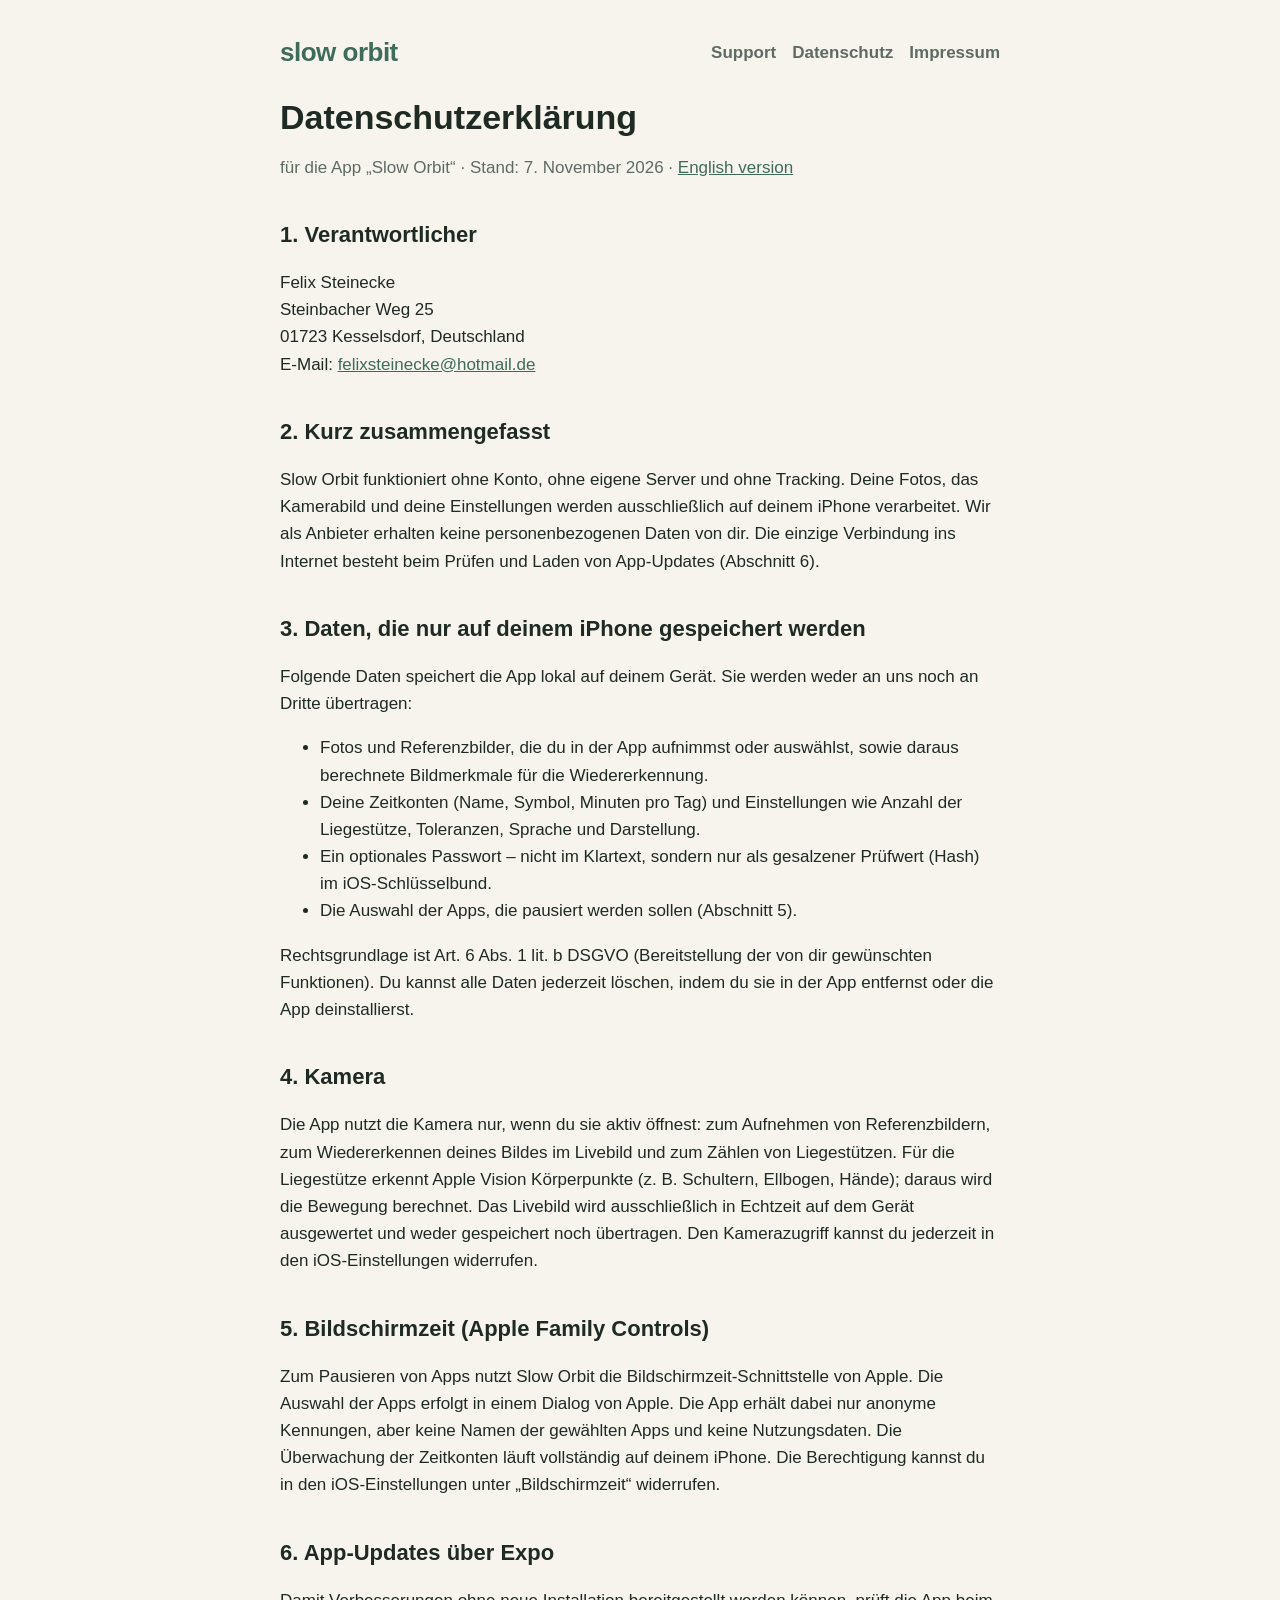
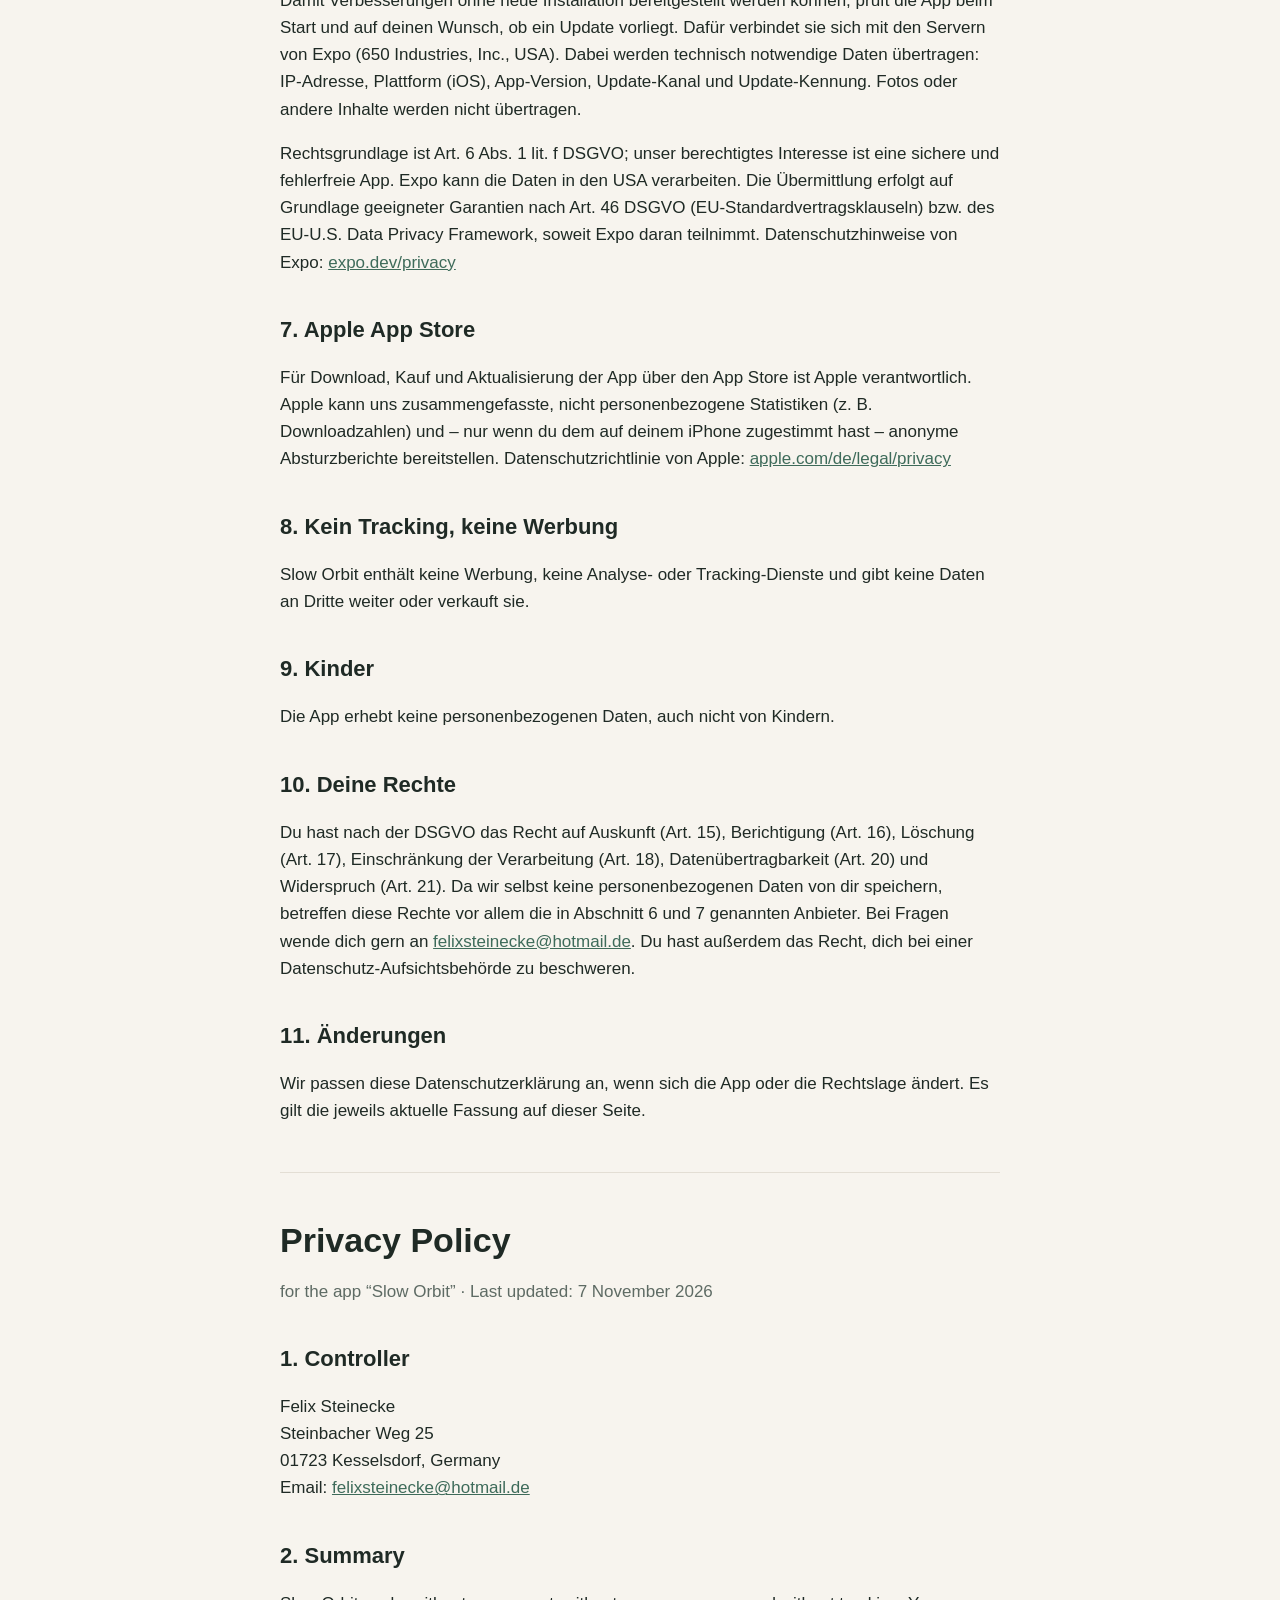
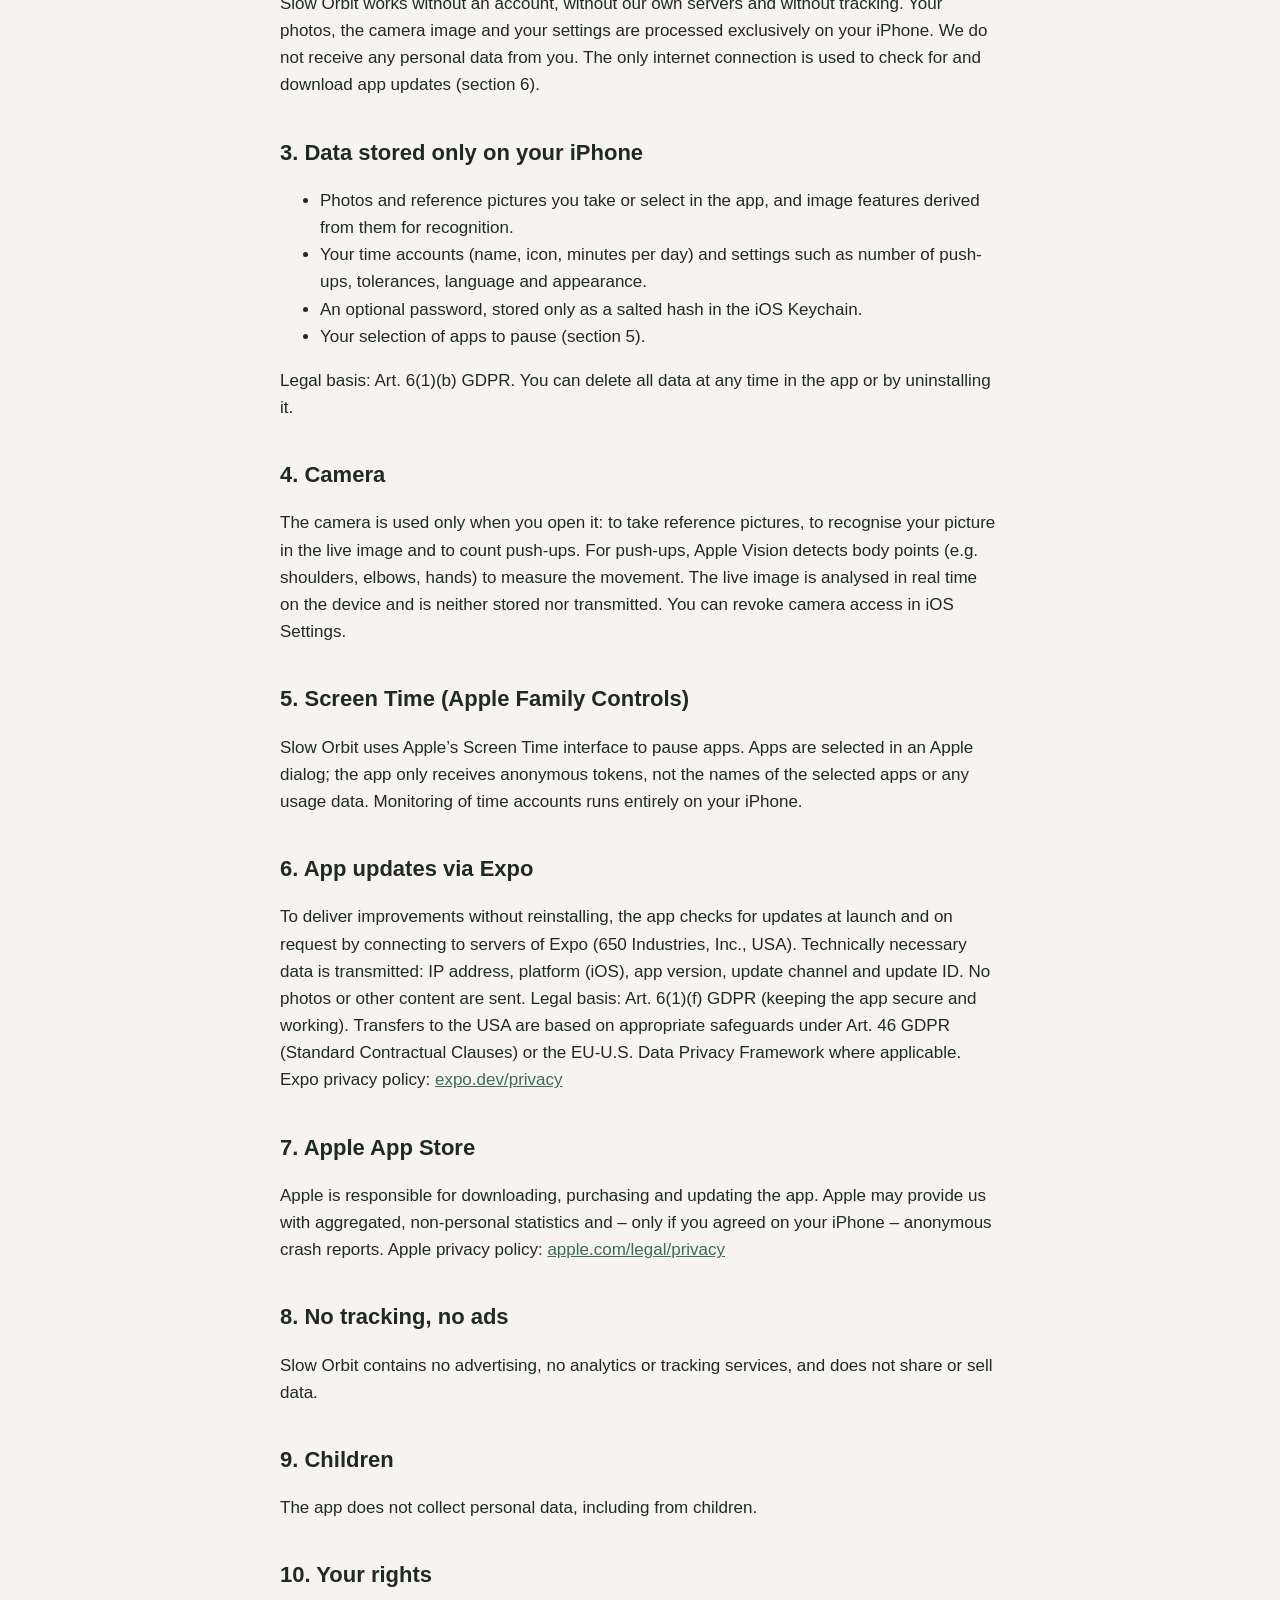
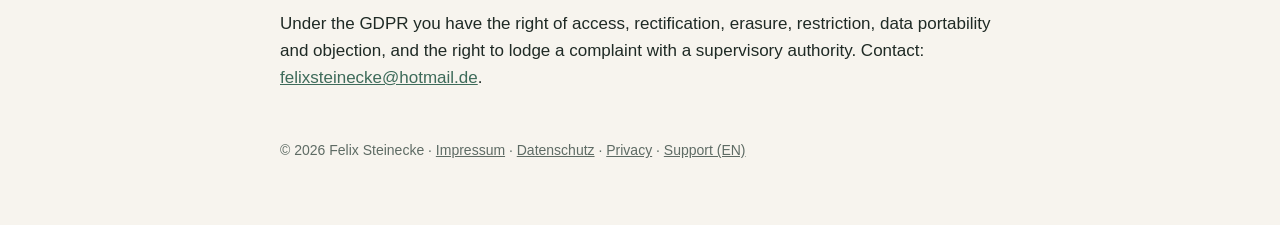
==== datenschutz.html @ e61124f1 "Add files via upload" ====
<!DOCTYPE html>
<html lang="de"><head><meta charset="utf-8"><meta name="viewport" content="width=device-width,initial-scale=1">
<title>Datenschutzerklärung – Slow Orbit</title><meta name="description" content="Slow Orbit – weniger Handy, mehr Leben."><link rel="stylesheet" href="style.css"><link rel="icon" href="icon.png"></head>
<body><main>
<header><a class="logo" href="index.html">slow orbit</a><nav><a href="support.html">Support</a><a href="datenschutz.html">Datenschutz</a><a href="impressum.html">Impressum</a></nav></header>
<h1>Datenschutzerklärung</h1><p class="mute">für die App „Slow Orbit“ · Stand: 7. November 2026 · <a href="#en">English version</a></p>
<h2>1. Verantwortlicher</h2><p>Felix Steinecke<br>Steinbacher Weg 25<br>01723 Kesselsdorf, Deutschland<br>E-Mail: <a href="mailto:felixsteinecke@hotmail.de">felixsteinecke@hotmail.de</a></p>
<h2>2. Kurz zusammengefasst</h2><p>Slow Orbit funktioniert ohne Konto, ohne eigene Server und ohne Tracking. Deine Fotos, das Kamerabild und deine Einstellungen werden ausschließlich auf deinem iPhone verarbeitet. Wir als Anbieter erhalten keine personenbezogenen Daten von dir. Die einzige Verbindung ins Internet besteht beim Prüfen und Laden von App-Updates (Abschnitt 6).</p>
<h2>3. Daten, die nur auf deinem iPhone gespeichert werden</h2><p>Folgende Daten speichert die App lokal auf deinem Gerät. Sie werden weder an uns noch an Dritte übertragen:</p>
<ul><li>Fotos und Referenzbilder, die du in der App aufnimmst oder auswählst, sowie daraus berechnete Bildmerkmale für die Wiedererkennung.</li>
<li>Deine Zeitkonten (Name, Symbol, Minuten pro Tag) und Einstellungen wie Anzahl der Liegestütze, Toleranzen, Sprache und Darstellung.</li>
<li>Ein optionales Passwort – nicht im Klartext, sondern nur als gesalzener Prüfwert (Hash) im iOS-Schlüsselbund.</li>
<li>Die Auswahl der Apps, die pausiert werden sollen (Abschnitt 5).</li></ul>
<p>Rechtsgrundlage ist Art. 6 Abs. 1 lit. b DSGVO (Bereitstellung der von dir gewünschten Funktionen). Du kannst alle Daten jederzeit löschen, indem du sie in der App entfernst oder die App deinstallierst.</p>
<h2>4. Kamera</h2><p>Die App nutzt die Kamera nur, wenn du sie aktiv öffnest: zum Aufnehmen von Referenzbildern, zum Wiedererkennen deines Bildes im Livebild und zum Zählen von Liegestützen. Für die Liegestütze erkennt Apple Vision Körperpunkte (z. B. Schultern, Ellbogen, Hände); daraus wird die Bewegung berechnet. Das Livebild wird ausschließlich in Echtzeit auf dem Gerät ausgewertet und weder gespeichert noch übertragen. Den Kamerazugriff kannst du jederzeit in den iOS-Einstellungen widerrufen.</p>
<h2>5. Bildschirmzeit (Apple Family Controls)</h2><p>Zum Pausieren von Apps nutzt Slow Orbit die Bildschirmzeit-Schnittstelle von Apple. Die Auswahl der Apps erfolgt in einem Dialog von Apple. Die App erhält dabei nur anonyme Kennungen, aber keine Namen der gewählten Apps und keine Nutzungsdaten. Die Überwachung der Zeitkonten läuft vollständig auf deinem iPhone. Die Berechtigung kannst du in den iOS-Einstellungen unter „Bildschirmzeit“ widerrufen.</p>
<h2>6. App-Updates über Expo</h2><p>Damit Verbesserungen ohne neue Installation bereitgestellt werden können, prüft die App beim Start und auf deinen Wunsch, ob ein Update vorliegt. Dafür verbindet sie sich mit den Servern von Expo (650 Industries, Inc., USA). Dabei werden technisch notwendige Daten übertragen: IP-Adresse, Plattform (iOS), App-Version, Update-Kanal und Update-Kennung. Fotos oder andere Inhalte werden nicht übertragen.</p>
<p>Rechtsgrundlage ist Art. 6 Abs. 1 lit. f DSGVO; unser berechtigtes Interesse ist eine sichere und fehlerfreie App. Expo kann die Daten in den USA verarbeiten. Die Übermittlung erfolgt auf Grundlage geeigneter Garantien nach Art. 46 DSGVO (EU-Standardvertragsklauseln) bzw. des EU-U.S. Data Privacy Framework, soweit Expo daran teilnimmt. Datenschutzhinweise von Expo: <a href="https://expo.dev/privacy">expo.dev/privacy</a></p>
<h2>7. Apple App Store</h2><p>Für Download, Kauf und Aktualisierung der App über den App Store ist Apple verantwortlich. Apple kann uns zusammengefasste, nicht personenbezogene Statistiken (z. B. Downloadzahlen) und – nur wenn du dem auf deinem iPhone zugestimmt hast – anonyme Absturzberichte bereitstellen. Datenschutzrichtlinie von Apple: <a href="https://www.apple.com/de/legal/privacy/">apple.com/de/legal/privacy</a></p>
<h2>8. Kein Tracking, keine Werbung</h2><p>Slow Orbit enthält keine Werbung, keine Analyse- oder Tracking-Dienste und gibt keine Daten an Dritte weiter oder verkauft sie.</p>
<h2>9. Kinder</h2><p>Die App erhebt keine personenbezogenen Daten, auch nicht von Kindern.</p>
<h2>10. Deine Rechte</h2><p>Du hast nach der DSGVO das Recht auf Auskunft (Art. 15), Berichtigung (Art. 16), Löschung (Art. 17), Einschränkung der Verarbeitung (Art. 18), Datenübertragbarkeit (Art. 20) und Widerspruch (Art. 21). Da wir selbst keine personenbezogenen Daten von dir speichern, betreffen diese Rechte vor allem die in Abschnitt 6 und 7 genannten Anbieter. Bei Fragen wende dich gern an <a href="mailto:felixsteinecke@hotmail.de">felixsteinecke@hotmail.de</a>. Du hast außerdem das Recht, dich bei einer Datenschutz-Aufsichtsbehörde zu beschweren.</p>
<h2>11. Änderungen</h2><p>Wir passen diese Datenschutzerklärung an, wenn sich die App oder die Rechtslage ändert. Es gilt die jeweils aktuelle Fassung auf dieser Seite.</p>
<hr>
<h1 id="en">Privacy Policy</h1><p class="mute">for the app “Slow Orbit” · Last updated: 7 November 2026</p>
<h2>1. Controller</h2><p>Felix Steinecke<br>Steinbacher Weg 25<br>01723 Kesselsdorf, Germany<br>Email: <a href="mailto:felixsteinecke@hotmail.de">felixsteinecke@hotmail.de</a></p>
<h2>2. Summary</h2><p>Slow Orbit works without an account, without our own servers and without tracking. Your photos, the camera image and your settings are processed exclusively on your iPhone. We do not receive any personal data from you. The only internet connection is used to check for and download app updates (section 6).</p>
<h2>3. Data stored only on your iPhone</h2><ul><li>Photos and reference pictures you take or select in the app, and image features derived from them for recognition.</li>
<li>Your time accounts (name, icon, minutes per day) and settings such as number of push-ups, tolerances, language and appearance.</li>
<li>An optional password, stored only as a salted hash in the iOS Keychain.</li><li>Your selection of apps to pause (section 5).</li></ul>
<p>Legal basis: Art. 6(1)(b) GDPR. You can delete all data at any time in the app or by uninstalling it.</p>
<h2>4. Camera</h2><p>The camera is used only when you open it: to take reference pictures, to recognise your picture in the live image and to count push-ups. For push-ups, Apple Vision detects body points (e.g. shoulders, elbows, hands) to measure the movement. The live image is analysed in real time on the device and is neither stored nor transmitted. You can revoke camera access in iOS Settings.</p>
<h2>5. Screen Time (Apple Family Controls)</h2><p>Slow Orbit uses Apple’s Screen Time interface to pause apps. Apps are selected in an Apple dialog; the app only receives anonymous tokens, not the names of the selected apps or any usage data. Monitoring of time accounts runs entirely on your iPhone.</p>
<h2>6. App updates via Expo</h2><p>To deliver improvements without reinstalling, the app checks for updates at launch and on request by connecting to servers of Expo (650 Industries, Inc., USA). Technically necessary data is transmitted: IP address, platform (iOS), app version, update channel and update ID. No photos or other content are sent. Legal basis: Art. 6(1)(f) GDPR (keeping the app secure and working). Transfers to the USA are based on appropriate safeguards under Art. 46 GDPR (Standard Contractual Clauses) or the EU-U.S. Data Privacy Framework where applicable. Expo privacy policy: <a href="https://expo.dev/privacy">expo.dev/privacy</a></p>
<h2>7. Apple App Store</h2><p>Apple is responsible for downloading, purchasing and updating the app. Apple may provide us with aggregated, non-personal statistics and – only if you agreed on your iPhone – anonymous crash reports. Apple privacy policy: <a href="https://www.apple.com/legal/privacy/">apple.com/legal/privacy</a></p>
<h2>8. No tracking, no ads</h2><p>Slow Orbit contains no advertising, no analytics or tracking services, and does not share or sell data.</p>
<h2>9. Children</h2><p>The app does not collect personal data, including from children.</p>
<h2>10. Your rights</h2><p>Under the GDPR you have the right of access, rectification, erasure, restriction, data portability and objection, and the right to lodge a complaint with a supervisory authority. Contact: <a href="mailto:felixsteinecke@hotmail.de">felixsteinecke@hotmail.de</a>.</p>
<footer>© 2026 Felix Steinecke · <a href="impressum.html">Impressum</a> · <a href="datenschutz.html">Datenschutz</a> · <a href="datenschutz.html#en">Privacy</a> · <a href="support.html#en">Support (EN)</a></footer>
</main></body></html>
---- style.css ----
:root{--bg:#F7F4EE;--card:#fff;--ink:#1F2A25;--mute:#5E6B64;--accent:#3E6B5A;--line:#E3DED4}
@media (prefers-color-scheme:dark){:root{--bg:#111715;--card:#1A2320;--ink:#EEF2EE;--mute:#A7B4AC;--accent:#8FC1A9;--line:#2A3530}}
*{box-sizing:border-box}html{-webkit-text-size-adjust:100%}
body{margin:0;background:var(--bg);color:var(--ink);font:17px/1.6 -apple-system,BlinkMacSystemFont,"Segoe UI",Roboto,Helvetica,Arial,sans-serif}
main{max-width:760px;margin:0 auto;padding:32px 20px 64px}
header{display:flex;align-items:center;justify-content:space-between;gap:12px;flex-wrap:wrap;margin-bottom:24px}
.logo{font-weight:800;font-size:26px;color:var(--accent);text-decoration:none;letter-spacing:-.5px}
nav a{color:var(--mute);text-decoration:none;margin-left:16px;font-weight:600}nav a:hover{color:var(--accent)}
h1{font-size:34px;line-height:1.15;margin:8px 0 8px}h2{font-size:22px;margin:36px 0 8px}h3{font-size:17px;margin:22px 0 4px}
.card{background:var(--card);border:1px solid var(--line);border-radius:22px;padding:22px 24px;margin:18px 0}
.mute{color:var(--mute)}a{color:var(--accent)}mark{background:#FFE58A;color:#000;padding:0 3px;border-radius:4px}
.lang{display:inline-block;margin:6px 0 0;font-weight:700}hr{border:0;border-top:1px solid var(--line);margin:48px 0}
footer{margin-top:48px;color:var(--mute);font-size:14px}footer a{color:var(--mute)}
.btn{display:inline-block;background:var(--accent);color:var(--bg);text-decoration:none;font-weight:700;padding:12px 18px;border-radius:14px;margin:6px 8px 0 0}
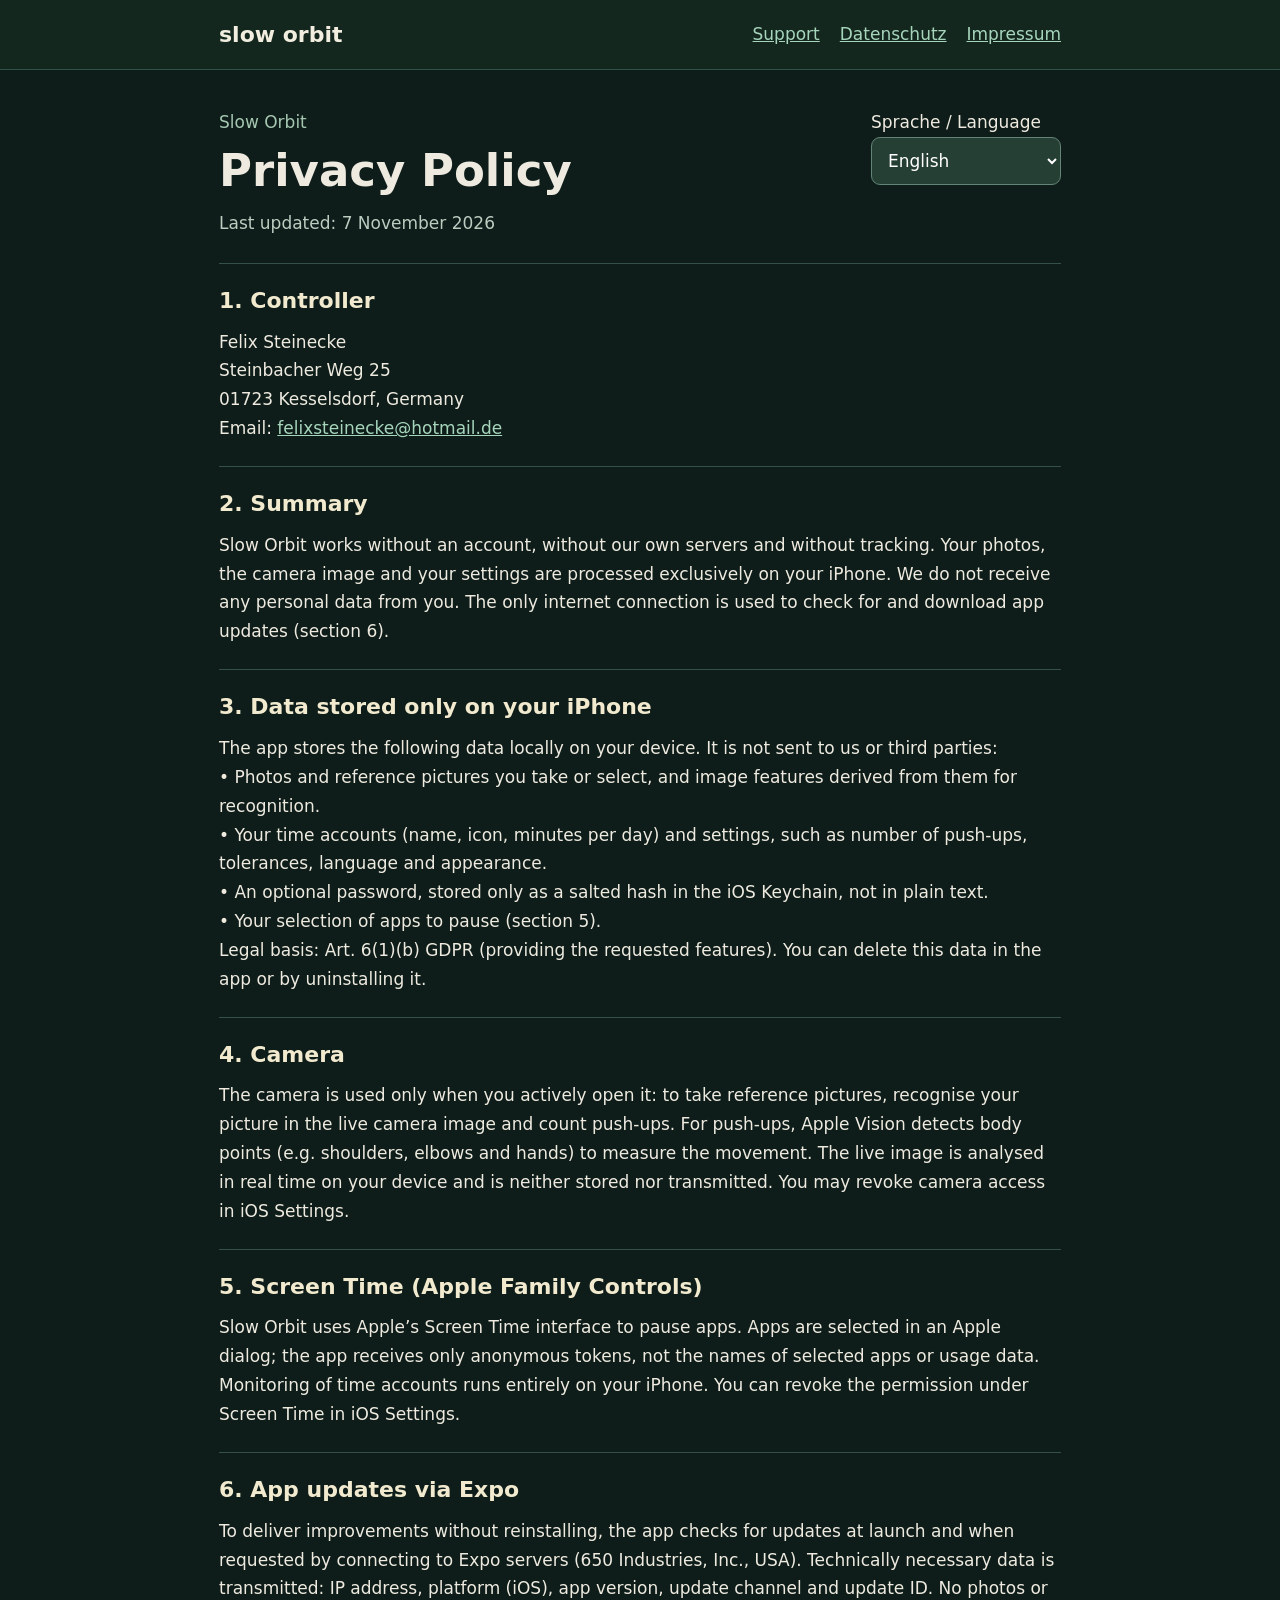
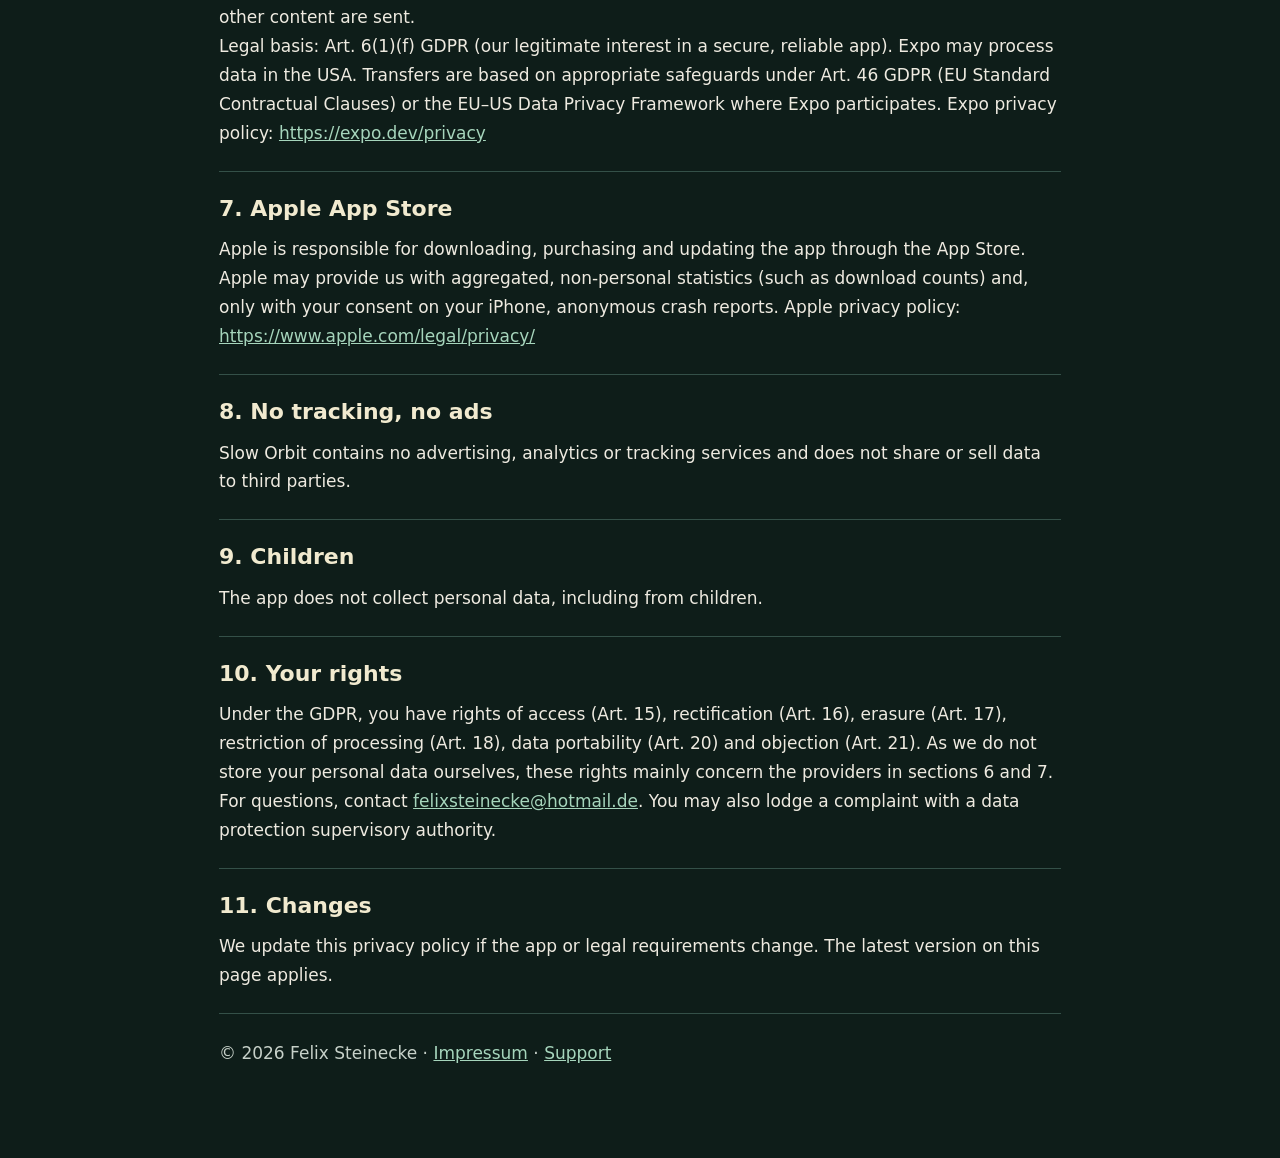
==== commit 21424689: "Add files via upload" ====
--- a/datenschutz.html
+++ b/datenschutz.html
@@ -1,40 +1 @@
-<!DOCTYPE html>
-<html lang="de"><head><meta charset="utf-8"><meta name="viewport" content="width=device-width,initial-scale=1">
-<title>Datenschutzerklärung – Slow Orbit</title><meta name="description" content="Slow Orbit – weniger Handy, mehr Leben."><link rel="stylesheet" href="style.css"><link rel="icon" href="icon.png"></head>
-<body><main>
-<header><a class="logo" href="index.html">slow orbit</a><nav><a href="support.html">Support</a><a href="datenschutz.html">Datenschutz</a><a href="impressum.html">Impressum</a></nav></header>
-<h1>Datenschutzerklärung</h1><p class="mute">für die App „Slow Orbit“ · Stand: 7. November 2026 · <a href="#en">English version</a></p>
-<h2>1. Verantwortlicher</h2><p>Felix Steinecke<br>Steinbacher Weg 25<br>01723 Kesselsdorf, Deutschland<br>E-Mail: <a href="mailto:felixsteinecke@hotmail.de">felixsteinecke@hotmail.de</a></p>
-<h2>2. Kurz zusammengefasst</h2><p>Slow Orbit funktioniert ohne Konto, ohne eigene Server und ohne Tracking. Deine Fotos, das Kamerabild und deine Einstellungen werden ausschließlich auf deinem iPhone verarbeitet. Wir als Anbieter erhalten keine personenbezogenen Daten von dir. Die einzige Verbindung ins Internet besteht beim Prüfen und Laden von App-Updates (Abschnitt 6).</p>
-<h2>3. Daten, die nur auf deinem iPhone gespeichert werden</h2><p>Folgende Daten speichert die App lokal auf deinem Gerät. Sie werden weder an uns noch an Dritte übertragen:</p>
-<ul><li>Fotos und Referenzbilder, die du in der App aufnimmst oder auswählst, sowie daraus berechnete Bildmerkmale für die Wiedererkennung.</li>
-<li>Deine Zeitkonten (Name, Symbol, Minuten pro Tag) und Einstellungen wie Anzahl der Liegestütze, Toleranzen, Sprache und Darstellung.</li>
-<li>Ein optionales Passwort – nicht im Klartext, sondern nur als gesalzener Prüfwert (Hash) im iOS-Schlüsselbund.</li>
-<li>Die Auswahl der Apps, die pausiert werden sollen (Abschnitt 5).</li></ul>
-<p>Rechtsgrundlage ist Art. 6 Abs. 1 lit. b DSGVO (Bereitstellung der von dir gewünschten Funktionen). Du kannst alle Daten jederzeit löschen, indem du sie in der App entfernst oder die App deinstallierst.</p>
-<h2>4. Kamera</h2><p>Die App nutzt die Kamera nur, wenn du sie aktiv öffnest: zum Aufnehmen von Referenzbildern, zum Wiedererkennen deines Bildes im Livebild und zum Zählen von Liegestützen. Für die Liegestütze erkennt Apple Vision Körperpunkte (z. B. Schultern, Ellbogen, Hände); daraus wird die Bewegung berechnet. Das Livebild wird ausschließlich in Echtzeit auf dem Gerät ausgewertet und weder gespeichert noch übertragen. Den Kamerazugriff kannst du jederzeit in den iOS-Einstellungen widerrufen.</p>
-<h2>5. Bildschirmzeit (Apple Family Controls)</h2><p>Zum Pausieren von Apps nutzt Slow Orbit die Bildschirmzeit-Schnittstelle von Apple. Die Auswahl der Apps erfolgt in einem Dialog von Apple. Die App erhält dabei nur anonyme Kennungen, aber keine Namen der gewählten Apps und keine Nutzungsdaten. Die Überwachung der Zeitkonten läuft vollständig auf deinem iPhone. Die Berechtigung kannst du in den iOS-Einstellungen unter „Bildschirmzeit“ widerrufen.</p>
-<h2>6. App-Updates über Expo</h2><p>Damit Verbesserungen ohne neue Installation bereitgestellt werden können, prüft die App beim Start und auf deinen Wunsch, ob ein Update vorliegt. Dafür verbindet sie sich mit den Servern von Expo (650 Industries, Inc., USA). Dabei werden technisch notwendige Daten übertragen: IP-Adresse, Plattform (iOS), App-Version, Update-Kanal und Update-Kennung. Fotos oder andere Inhalte werden nicht übertragen.</p>
-<p>Rechtsgrundlage ist Art. 6 Abs. 1 lit. f DSGVO; unser berechtigtes Interesse ist eine sichere und fehlerfreie App. Expo kann die Daten in den USA verarbeiten. Die Übermittlung erfolgt auf Grundlage geeigneter Garantien nach Art. 46 DSGVO (EU-Standardvertragsklauseln) bzw. des EU-U.S. Data Privacy Framework, soweit Expo daran teilnimmt. Datenschutzhinweise von Expo: <a href="https://expo.dev/privacy">expo.dev/privacy</a></p>
-<h2>7. Apple App Store</h2><p>Für Download, Kauf und Aktualisierung der App über den App Store ist Apple verantwortlich. Apple kann uns zusammengefasste, nicht personenbezogene Statistiken (z. B. Downloadzahlen) und – nur wenn du dem auf deinem iPhone zugestimmt hast – anonyme Absturzberichte bereitstellen. Datenschutzrichtlinie von Apple: <a href="https://www.apple.com/de/legal/privacy/">apple.com/de/legal/privacy</a></p>
-<h2>8. Kein Tracking, keine Werbung</h2><p>Slow Orbit enthält keine Werbung, keine Analyse- oder Tracking-Dienste und gibt keine Daten an Dritte weiter oder verkauft sie.</p>
-<h2>9. Kinder</h2><p>Die App erhebt keine personenbezogenen Daten, auch nicht von Kindern.</p>
-<h2>10. Deine Rechte</h2><p>Du hast nach der DSGVO das Recht auf Auskunft (Art. 15), Berichtigung (Art. 16), Löschung (Art. 17), Einschränkung der Verarbeitung (Art. 18), Datenübertragbarkeit (Art. 20) und Widerspruch (Art. 21). Da wir selbst keine personenbezogenen Daten von dir speichern, betreffen diese Rechte vor allem die in Abschnitt 6 und 7 genannten Anbieter. Bei Fragen wende dich gern an <a href="mailto:felixsteinecke@hotmail.de">felixsteinecke@hotmail.de</a>. Du hast außerdem das Recht, dich bei einer Datenschutz-Aufsichtsbehörde zu beschweren.</p>
-<h2>11. Änderungen</h2><p>Wir passen diese Datenschutzerklärung an, wenn sich die App oder die Rechtslage ändert. Es gilt die jeweils aktuelle Fassung auf dieser Seite.</p>
-<hr>
-<h1 id="en">Privacy Policy</h1><p class="mute">for the app “Slow Orbit” · Last updated: 7 November 2026</p>
-<h2>1. Controller</h2><p>Felix Steinecke<br>Steinbacher Weg 25<br>01723 Kesselsdorf, Germany<br>Email: <a href="mailto:felixsteinecke@hotmail.de">felixsteinecke@hotmail.de</a></p>
-<h2>2. Summary</h2><p>Slow Orbit works without an account, without our own servers and without tracking. Your photos, the camera image and your settings are processed exclusively on your iPhone. We do not receive any personal data from you. The only internet connection is used to check for and download app updates (section 6).</p>
-<h2>3. Data stored only on your iPhone</h2><ul><li>Photos and reference pictures you take or select in the app, and image features derived from them for recognition.</li>
-<li>Your time accounts (name, icon, minutes per day) and settings such as number of push-ups, tolerances, language and appearance.</li>
-<li>An optional password, stored only as a salted hash in the iOS Keychain.</li><li>Your selection of apps to pause (section 5).</li></ul>
-<p>Legal basis: Art. 6(1)(b) GDPR. You can delete all data at any time in the app or by uninstalling it.</p>
-<h2>4. Camera</h2><p>The camera is used only when you open it: to take reference pictures, to recognise your picture in the live image and to count push-ups. For push-ups, Apple Vision detects body points (e.g. shoulders, elbows, hands) to measure the movement. The live image is analysed in real time on the device and is neither stored nor transmitted. You can revoke camera access in iOS Settings.</p>
-<h2>5. Screen Time (Apple Family Controls)</h2><p>Slow Orbit uses Apple’s Screen Time interface to pause apps. Apps are selected in an Apple dialog; the app only receives anonymous tokens, not the names of the selected apps or any usage data. Monitoring of time accounts runs entirely on your iPhone.</p>
-<h2>6. App updates via Expo</h2><p>To deliver improvements without reinstalling, the app checks for updates at launch and on request by connecting to servers of Expo (650 Industries, Inc., USA). Technically necessary data is transmitted: IP address, platform (iOS), app version, update channel and update ID. No photos or other content are sent. Legal basis: Art. 6(1)(f) GDPR (keeping the app secure and working). Transfers to the USA are based on appropriate safeguards under Art. 46 GDPR (Standard Contractual Clauses) or the EU-U.S. Data Privacy Framework where applicable. Expo privacy policy: <a href="https://expo.dev/privacy">expo.dev/privacy</a></p>
-<h2>7. Apple App Store</h2><p>Apple is responsible for downloading, purchasing and updating the app. Apple may provide us with aggregated, non-personal statistics and – only if you agreed on your iPhone – anonymous crash reports. Apple privacy policy: <a href="https://www.apple.com/legal/privacy/">apple.com/legal/privacy</a></p>
-<h2>8. No tracking, no ads</h2><p>Slow Orbit contains no advertising, no analytics or tracking services, and does not share or sell data.</p>
-<h2>9. Children</h2><p>The app does not collect personal data, including from children.</p>
-<h2>10. Your rights</h2><p>Under the GDPR you have the right of access, rectification, erasure, restriction, data portability and objection, and the right to lodge a complaint with a supervisory authority. Contact: <a href="mailto:felixsteinecke@hotmail.de">felixsteinecke@hotmail.de</a>.</p>
-<footer>© 2026 Felix Steinecke · <a href="impressum.html">Impressum</a> · <a href="datenschutz.html">Datenschutz</a> · <a href="datenschutz.html#en">Privacy</a> · <a href="support.html#en">Support (EN)</a></footer>
-</main></body></html>+<!doctype html><html lang="de"><head><meta charset="utf-8"><meta name="viewport" content="width=device-width,initial-scale=1"><title>Datenschutzerklärung – Slow Orbit</title><meta name="description" content="Datenschutzerklärung für Slow Orbit"><style>*{box-sizing:border-box}body{margin:0;background:#0e1d19;color:#eeeae0;font:17px/1.7 system-ui,-apple-system,Segoe UI,sans-serif}a{color:#a6d5bc;overflow-wrap:anywhere}.top{border-bottom:1px solid #315048;background:#14271f}.nav{max-width:890px;margin:auto;padding:16px 24px;display:flex;gap:20px;flex-wrap:wrap;align-items:center}.brand{font-size:22px;color:#f1eddf;font-weight:700;margin-right:auto;text-decoration:none}.container{max-width:890px;margin:auto;padding:38px 24px 65px}.header{display:flex;gap:18px;justify-content:space-between;align-items:flex-start;flex-wrap:wrap}.eyebrow{color:#a5c7b2;margin:0}h1{font-size:clamp(30px,5vw,45px);line-height:1.15;margin:8px 0 12px}h2{font-size:22px;line-height:1.3;color:#f1eacf;margin:0 0 12px}.date{color:#bbccc1;margin:0 0 25px}.section{border-top:1px solid #345048;padding:23px 0}.body{white-space:pre-line;overflow-wrap:anywhere}.body a{word-break:break-word}.select{background:#263f34;color:#fff;border:1px solid #638477;border-radius:9px;padding:12px;font:inherit;min-width:190px}footer{border-top:1px solid #345048;padding:25px 0;color:#c7d1c9}.note{background:#20382c;padding:12px 15px;border-left:3px solid #85b99f;border-radius:6px;color:#e8ede8;font-size:14px;margin-bottom:23px}</style></head><body><header class="top"><nav class="nav"><a class="brand" href="index.html">slow orbit</a><a href="support.html">Support</a><a href="datenschutz.html">Datenschutz</a><a href="impressum.html">Impressum</a></nav></header><main class="container"><div class="header"><div><p class="eyebrow">Slow Orbit</p><h1 id="heading">Datenschutzerklärung</h1><p class="date" id="date">Stand: 7. November 2026</p></div><div><label for="lang">Sprache / Language</label><div><select class="select" id="lang" aria-label="Sprache auswählen"></select></div></div></div><div id="note" class="note" hidden></div><div id="sections"></div><footer>© 2026 Felix Steinecke · <a href="impressum.html">Impressum</a> · <a href="support.html">Support</a></footer></main><script>const data={"de": {"name": "Deutsch", "title": "Datenschutzerklärung", "date": "Stand: 7. November 2026", "sections": [["Verantwortlicher", "Felix Steinecke\nSteinbacher Weg 25\n01723 Kesselsdorf, Deutschland\nE-Mail: felixsteinecke@hotmail.de"], ["Kurz zusammengefasst", "Slow Orbit funktioniert ohne Konto, ohne eigene Server und ohne Tracking. Deine Fotos, das Kamerabild und deine Einstellungen werden ausschließlich auf deinem iPhone verarbeitet. Wir als Anbieter erhalten keine personenbezogenen Daten von dir. Die einzige Verbindung ins Internet besteht beim Prüfen und Laden von App-Updates (Abschnitt 6)."], ["Daten, die nur auf deinem iPhone gespeichert werden", "Folgende Daten speichert die App lokal auf deinem Gerät. Sie werden weder an uns noch an Dritte übertragen:\n• Fotos und Referenzbilder, die du in der App aufnimmst oder auswählst, sowie daraus berechnete Bildmerkmale für die Wiedererkennung.\n• Deine Zeitkonten (Name, Symbol, Minuten pro Tag) und Einstellungen wie Anzahl der Liegestütze, Toleranzen, Sprache und Darstellung.\n• Ein optionales Passwort – nicht im Klartext, sondern nur als gesalzener Prüfwert (Hash) im iOS-Schlüsselbund.\n• Die Auswahl der Apps, die pausiert werden sollen (Abschnitt 5).\nRechtsgrundlage ist Art. 6 Abs. 1 lit. b DSGVO (Bereitstellung der von dir gewünschten Funktionen). Du kannst alle Daten jederzeit löschen, indem du sie in der App entfernst oder die App deinstallierst."], ["Kamera", "Die App nutzt die Kamera nur, wenn du sie aktiv öffnest: zum Aufnehmen von Referenzbildern, zum Wiedererkennen deines Bildes im Livebild und zum Zählen von Liegestützen. Für die Liegestütze erkennt Apple Vision Körperpunkte (z. B. Schultern, Ellbogen, Hände); daraus wird die Bewegung berechnet. Das Livebild wird ausschließlich in Echtzeit auf dem Gerät ausgewertet und weder gespeichert noch übertragen. Den Kamerazugriff kannst du jederzeit in den iOS-Einstellungen widerrufen."], ["Bildschirmzeit (Apple Family Controls)", "Zum Pausieren von Apps nutzt Slow Orbit die Bildschirmzeit-Schnittstelle von Apple. Die Auswahl der Apps erfolgt in einem Dialog von Apple. Die App erhält dabei nur anonyme Kennungen, aber keine Namen der gewählten Apps und keine Nutzungsdaten. Die Überwachung der Zeitkonten läuft vollständig auf deinem iPhone. Die Berechtigung kannst du in den iOS-Einstellungen unter „Bildschirmzeit“ widerrufen."], ["App-Updates über Expo", "Damit Verbesserungen ohne neue Installation bereitgestellt werden können, prüft die App beim Start und auf deinen Wunsch, ob ein Update vorliegt. Dafür verbindet sie sich mit den Servern von Expo (650 Industries, Inc., USA). Dabei werden technisch notwendige Daten übertragen: IP-Adresse, Plattform (iOS), App-Version, Update-Kanal und Update-Kennung. Fotos oder andere Inhalte werden nicht übertragen.\nRechtsgrundlage ist Art. 6 Abs. 1 lit. f DSGVO; unser berechtigtes Interesse ist eine sichere und fehlerfreie App. Expo kann die Daten in den USA verarbeiten. Die Übermittlung erfolgt auf Grundlage geeigneter Garantien nach Art. 46 DSGVO (EU-Standardvertragsklauseln) bzw. des EU-U.S. Data Privacy Framework, soweit Expo daran teilnimmt. Datenschutzhinweise von Expo: https://expo.dev/privacy"], ["Apple App Store", "Für Download, Kauf und Aktualisierung der App über den App Store ist Apple verantwortlich. Apple kann uns zusammengefasste, nicht personenbezogene Statistiken (z. B. Downloadzahlen) und – nur wenn du dem auf deinem iPhone zugestimmt hast – anonyme Absturzberichte bereitstellen. Datenschutzrichtlinie von Apple: https://www.apple.com/de/legal/privacy/"], ["Kein Tracking, keine Werbung", "Slow Orbit enthält keine Werbung, keine Analyse- oder Tracking-Dienste und gibt keine Daten an Dritte weiter oder verkauft sie."], ["Kinder", "Die App erhebt keine personenbezogenen Daten, auch nicht von Kindern."], ["Deine Rechte", "Du hast nach der DSGVO das Recht auf Auskunft (Art. 15), Berichtigung (Art. 16), Löschung (Art. 17), Einschränkung der Verarbeitung (Art. 18), Datenübertragbarkeit (Art. 20) und Widerspruch (Art. 21). Da wir selbst keine personenbezogenen Daten von dir speichern, betreffen diese Rechte vor allem die in Abschnitt 6 und 7 genannten Anbieter. Bei Fragen wende dich gern an felixsteinecke@hotmail.de. Du hast außerdem das Recht, dich bei einer Datenschutz-Aufsichtsbehörde zu beschweren."], ["Änderungen", "Wir passen diese Datenschutzerklärung an, wenn sich die App oder die Rechtslage ändert. Es gilt die jeweils aktuelle Fassung auf dieser Seite."]]}, "en": {"name": "English", "title": "Privacy Policy", "date": "Last updated: 7 November 2026", "sections": [["Controller", "Felix Steinecke\nSteinbacher Weg 25\n01723 Kesselsdorf, Germany\nEmail: felixsteinecke@hotmail.de"], ["Summary", "Slow Orbit works without an account, without our own servers and without tracking. Your photos, the camera image and your settings are processed exclusively on your iPhone. We do not receive any personal data from you. The only internet connection is used to check for and download app updates (section 6)."], ["Data stored only on your iPhone", "The app stores the following data locally on your device. It is not sent to us or third parties:\n• Photos and reference pictures you take or select, and image features derived from them for recognition.\n• Your time accounts (name, icon, minutes per day) and settings, such as number of push-ups, tolerances, language and appearance.\n• An optional password, stored only as a salted hash in the iOS Keychain, not in plain text.\n• Your selection of apps to pause (section 5).\nLegal basis: Art. 6(1)(b) GDPR (providing the requested features). You can delete this data in the app or by uninstalling it."], ["Camera", "The camera is used only when you actively open it: to take reference pictures, recognise your picture in the live camera image and count push-ups. For push-ups, Apple Vision detects body points (e.g. shoulders, elbows and hands) to measure the movement. The live image is analysed in real time on your device and is neither stored nor transmitted. You may revoke camera access in iOS Settings."], ["Screen Time (Apple Family Controls)", "Slow Orbit uses Apple’s Screen Time interface to pause apps. Apps are selected in an Apple dialog; the app receives only anonymous tokens, not the names of selected apps or usage data. Monitoring of time accounts runs entirely on your iPhone. You can revoke the permission under Screen Time in iOS Settings."], ["App updates via Expo", "To deliver improvements without reinstalling, the app checks for updates at launch and when requested by connecting to Expo servers (650 Industries, Inc., USA). Technically necessary data is transmitted: IP address, platform (iOS), app version, update channel and update ID. No photos or other content are sent.\nLegal basis: Art. 6(1)(f) GDPR (our legitimate interest in a secure, reliable app). Expo may process data in the USA. Transfers are based on appropriate safeguards under Art. 46 GDPR (EU Standard Contractual Clauses) or the EU–US Data Privacy Framework where Expo participates. Expo privacy policy: https://expo.dev/privacy"], ["Apple App Store", "Apple is responsible for downloading, purchasing and updating the app through the App Store. Apple may provide us with aggregated, non-personal statistics (such as download counts) and, only with your consent on your iPhone, anonymous crash reports. Apple privacy policy: https://www.apple.com/legal/privacy/"], ["No tracking, no ads", "Slow Orbit contains no advertising, analytics or tracking services and does not share or sell data to third parties."], ["Children", "The app does not collect personal data, including from children."], ["Your rights", "Under the GDPR, you have rights of access (Art. 15), rectification (Art. 16), erasure (Art. 17), restriction of processing (Art. 18), data portability (Art. 20) and objection (Art. 21). As we do not store your personal data ourselves, these rights mainly concern the providers in sections 6 and 7. For questions, contact felixsteinecke@hotmail.de. You may also lodge a complaint with a data protection supervisory authority."], ["Changes", "We update this privacy policy if the app or legal requirements change. The latest version on this page applies."]]}, "fr": {"name": "Français", "title": "Politique de confidentialité", "date": "Mise à jour : 7 novembre 2026", "sections": [["Responsable du traitement", "Felix Steinecke\nSteinbacher Weg 25\n01723 Kesselsdorf, Germany\nEmail: felixsteinecke@hotmail.de"], ["En bref", "Slow Orbit fonctionne sans compte, sans serveurs propres et sans suivi. Vos photos, les images de la caméra et vos réglages sont traités uniquement sur votre iPhone. Nous ne recevons aucune donnée personnelle de votre part. La seule connexion Internet sert à vérifier et télécharger les mises à jour de l’application (section 6)."], ["Données stockées uniquement sur votre iPhone", "L’application conserve localement les données suivantes, sans les transmettre à nous ni à des tiers :\n• Photos et images de référence choisies ou prises dans l’application, ainsi que les caractéristiques d’image calculées pour les reconnaître.\n• Vos budgets de temps (nom, icône, minutes par jour) et réglages : nombre de pompes, tolérances, langue et apparence.\n• Un mot de passe facultatif, conservé uniquement sous forme d’empreinte cryptographique salée dans le trousseau iOS, jamais en clair.\n• Les applications que vous choisissez de mettre en pause (section 5).\nBase juridique : art. 6, § 1, point b du RGPD (fourniture des fonctions demandées). Vous pouvez supprimer ces données dans l’application ou en la désinstallant."], ["Caméra", "La caméra est utilisée uniquement lorsque vous l’ouvrez activement : pour prendre des images de référence, les reconnaître en direct et compter les pompes. Pour celles-ci, Apple Vision détecte des points du corps (épaules, coudes, mains, par exemple) afin de mesurer les mouvements. Le flux vidéo est analysé en temps réel sur l’appareil, sans être enregistré ni transmis. Vous pouvez retirer l’autorisation dans les réglages iOS."], ["Temps d’écran (Apple Family Controls)", "Slow Orbit utilise l’interface Temps d’écran d’Apple pour mettre des apps en pause. La sélection s’effectue dans une fenêtre Apple. L’application ne reçoit que des identifiants anonymes, jamais les noms des apps choisies ni les données d’utilisation. Le suivi des budgets de temps s’effectue entièrement sur votre iPhone. Vous pouvez révoquer l’autorisation dans les réglages iOS, rubrique Temps d’écran."], ["Mises à jour via Expo", "Pour fournir des améliorations sans réinstallation, l’application recherche des mises à jour au lancement et à votre demande, en contactant les serveurs d’Expo (650 Industries, Inc., États-Unis). Les données techniques nécessaires sont transmises : adresse IP, plateforme (iOS), version de l’app, canal de mise à jour et identifiant de mise à jour. Aucune photo ni autre contenu n’est envoyé.\nBase juridique : art. 6, § 1, point f du RGPD (intérêt légitime à fournir une application sûre et fiable). Expo peut traiter les données aux États-Unis. Les transferts reposent sur les garanties appropriées de l’art. 46 du RGPD (clauses contractuelles types de l’UE), ou sur le cadre UE–États-Unis de protection des données si Expo y participe. Politique d’Expo : https://expo.dev/privacy"], ["App Store d’Apple", "Apple est responsable du téléchargement, de l’achat et de la mise à jour de l’application via l’App Store. Apple peut nous communiquer des statistiques agrégées non personnelles (par ex. le nombre de téléchargements) et, uniquement avec votre accord sur l’iPhone, des rapports de plantage anonymes. Politique d’Apple : https://www.apple.com/legal/privacy/"], ["Aucun suivi, aucune publicité", "Slow Orbit ne contient ni publicité, ni service d’analyse ou de suivi, et ne transmet ni ne vend de données à des tiers."], ["Enfants", "L’application ne collecte aucune donnée personnelle, y compris concernant les enfants."], ["Vos droits", "En vertu du RGPD, vous disposez de droits d’accès (art. 15), de rectification (art. 16), d’effacement (art. 17), de limitation (art. 18), de portabilité (art. 20) et d’opposition (art. 21). Puisque nous ne stockons pas nous-mêmes vos données personnelles, ces droits concernent principalement les prestataires cités aux sections 6 et 7. Contact : felixsteinecke@hotmail.de. Vous pouvez aussi déposer une plainte auprès d’une autorité de contrôle de la protection des données."], ["Modifications", "Nous adaptons cette politique si l’application ou la législation évolue. La version actuelle publiée sur cette page s’applique."]]}, "es": {"name": "Español", "title": "Política de privacidad", "date": "Actualizado: 7 de noviembre de 2026", "sections": [["Responsable", "Felix Steinecke\nSteinbacher Weg 25\n01723 Kesselsdorf, Germany\nEmail: felixsteinecke@hotmail.de"], ["Resumen", "Slow Orbit funciona sin cuenta, sin servidores propios y sin seguimiento. Tus fotos, las imágenes de la cámara y los ajustes se procesan exclusivamente en tu iPhone. No recibimos datos personales tuyos. La única conexión a Internet se utiliza para comprobar y descargar actualizaciones de la app (apartado 6)."], ["Datos almacenados solo en tu iPhone", "La app almacena localmente los siguientes datos, sin enviárnoslos ni compartirlos con terceros:\n• Fotos e imágenes de referencia tomadas o seleccionadas, y características de imagen calculadas para reconocerlas.\n• Tus cuentas de tiempo (nombre, icono, minutos diarios) y ajustes como número de flexiones, tolerancias, idioma y apariencia.\n• Una contraseña opcional, guardada únicamente como hash con sal en el llavero de iOS, nunca en texto plano.\n• La selección de apps que quieres pausar (apartado 5).\nBase jurídica: art. 6.1.b del RGPD (prestación de las funciones solicitadas). Puedes borrar los datos desde la app o desinstalándola."], ["Cámara", "La cámara solo se utiliza cuando la abres activamente: para tomar imágenes de referencia, reconocerlas en directo y contar flexiones. Para las flexiones, Apple Vision detecta puntos corporales (como hombros, codos y manos) y calcula el movimiento. La imagen se analiza en tiempo real en el dispositivo, sin almacenarse ni transmitirse. Puedes revocar el permiso en Ajustes de iOS."], ["Tiempo de uso (Apple Family Controls)", "Slow Orbit utiliza la interfaz Tiempo de uso de Apple para pausar apps. La selección se realiza en un cuadro de diálogo de Apple. La app solo recibe identificadores anónimos, nunca los nombres de las apps ni datos de uso. El control de las cuentas de tiempo se ejecuta íntegramente en tu iPhone. Puedes revocar el permiso desde Tiempo de uso en Ajustes de iOS."], ["Actualizaciones mediante Expo", "Para ofrecer mejoras sin reinstalar la app, se comprueban las actualizaciones al iniciarla y cuando lo solicitas, conectándose a los servidores de Expo (650 Industries, Inc., EE. UU.). Se transmiten datos técnicos necesarios: dirección IP, plataforma (iOS), versión de la app, canal de actualización e identificador de actualización. No se envían fotos ni otros contenidos.\nBase jurídica: art. 6.1.f del RGPD (interés legítimo en una app segura y fiable). Expo puede tratar datos en EE. UU. Las transferencias se basan en garantías adecuadas conforme al art. 46 del RGPD (cláusulas contractuales tipo de la UE) o en el Marco de Privacidad de Datos UE-EE. UU., si Expo participa. Política de Expo: https://expo.dev/privacy"], ["App Store de Apple", "Apple es responsable de las descargas, compras y actualizaciones de la app en App Store. Puede facilitarnos estadísticas agregadas no personales (por ejemplo, descargas) y, solo si lo has consentido en tu iPhone, informes de fallos anónimos. Política de Apple: https://www.apple.com/legal/privacy/"], ["Sin seguimiento ni publicidad", "Slow Orbit no contiene anuncios ni servicios de análisis o seguimiento, y no comparte ni vende datos a terceros."], ["Menores", "La app no recopila datos personales, tampoco de menores."], ["Tus derechos", "Según el RGPD, tienes derecho de acceso (art. 15), rectificación (art. 16), supresión (art. 17), limitación del tratamiento (art. 18), portabilidad (art. 20) y oposición (art. 21). Como no almacenamos tus datos personales, estos derechos afectan principalmente a los proveedores de los apartados 6 y 7. Contacto: felixsteinecke@hotmail.de. También puedes reclamar ante una autoridad de protección de datos."], ["Cambios", "Actualizaremos esta política si cambia la app o la legislación. Se aplica la versión vigente publicada en esta página."]]}, "it": {"name": "Italiano", "title": "Informativa sulla privacy", "date": "Aggiornata il 7 novembre 2026", "sections": [["Titolare del trattamento", "Felix Steinecke\nSteinbacher Weg 25\n01723 Kesselsdorf, Germany\nEmail: felixsteinecke@hotmail.de"], ["In breve", "Slow Orbit funziona senza account, senza server propri e senza tracciamento. Foto, immagini della fotocamera e impostazioni vengono elaborate esclusivamente sul tuo iPhone. Non riceviamo dati personali da te. L’unica connessione Internet serve a verificare e scaricare aggiornamenti dell’app (sezione 6)."], ["Dati salvati solo sul tuo iPhone", "L’app salva localmente questi dati, senza trasmetterli a noi o a terzi:\n• Foto e immagini di riferimento scattate o selezionate, e caratteristiche calcolate per riconoscerle.\n• Contatori di tempo (nome, icona, minuti al giorno) e impostazioni, incluse flessioni, tolleranze, lingua e aspetto.\n• Una password facoltativa, conservata solo come hash salato nel Portachiavi iOS, non in chiaro.\n• Le app selezionate per la pausa (sezione 5).\nBase giuridica: art. 6, par. 1, lett. b GDPR (fornitura delle funzioni richieste). Puoi cancellare i dati nell’app o disinstallandola."], ["Fotocamera", "La fotocamera viene usata soltanto quando la apri: per acquisire immagini di riferimento, riconoscerle dal vivo e contare le flessioni. Apple Vision identifica punti del corpo (come spalle, gomiti e mani) per calcolare il movimento. Il video viene analizzato in tempo reale sul dispositivo, senza essere memorizzato né trasmesso. Puoi revocare l’accesso nelle Impostazioni iOS."], ["Tempo di utilizzo (Apple Family Controls)", "Slow Orbit usa l’interfaccia Tempo di utilizzo di Apple per mettere in pausa le app. La selezione avviene in una finestra Apple. L’app riceve solo identificatori anonimi, non i nomi delle app selezionate né dati d’uso. Il monitoraggio dei contatori avviene interamente sull’iPhone. Puoi revocare il permesso dalle Impostazioni iOS, in Tempo di utilizzo."], ["Aggiornamenti tramite Expo", "Per offrire miglioramenti senza reinstallare, l’app verifica gli aggiornamenti all’avvio e su richiesta collegandosi ai server Expo (650 Industries, Inc., USA). Vengono trasmessi dati tecnici necessari: indirizzo IP, piattaforma (iOS), versione dell’app, canale e identificativo dell’aggiornamento. Non vengono inviati foto o altri contenuti.\nBase giuridica: art. 6, par. 1, lett. f GDPR (legittimo interesse a un’app sicura e affidabile). Expo può trattare i dati negli USA. I trasferimenti si basano su garanzie adeguate ai sensi dell’art. 46 GDPR (clausole contrattuali standard UE) oppure sul Data Privacy Framework UE-USA, se Expo vi aderisce. Informativa Expo: https://expo.dev/privacy"], ["Apple App Store", "Apple è responsabile di download, acquisti e aggiornamenti tramite App Store. Può fornirci statistiche aggregate non personali (ad esempio il numero di download) e, solo con il tuo consenso sull’iPhone, segnalazioni anonime di arresti anomali. Privacy Apple: https://www.apple.com/legal/privacy/"], ["Nessun tracciamento o pubblicità", "Slow Orbit non contiene pubblicità, servizi di analisi o tracciamento e non condivide né vende dati a terzi."], ["Minori", "L’app non raccoglie dati personali, neanche di minori."], ["I tuoi diritti", "Ai sensi del GDPR hai diritto di accesso (art. 15), rettifica (art. 16), cancellazione (art. 17), limitazione (art. 18), portabilità (art. 20) e opposizione (art. 21). Poiché non conserviamo i tuoi dati personali, questi diritti riguardano soprattutto i fornitori delle sezioni 6 e 7. Contatto: felixsteinecke@hotmail.de. Puoi inoltre presentare reclamo all’autorità di protezione dei dati."], ["Modifiche", "Aggiorniamo questa informativa se cambiano l’app o le norme. Vale la versione corrente pubblicata su questa pagina."]]}, "pt": {"name": "Português", "title": "Política de privacidade", "date": "Atualizado em 7 de novembro de 2026", "sections": [["Responsável pelo tratamento", "Felix Steinecke\nSteinbacher Weg 25\n01723 Kesselsdorf, Germany\nEmail: felixsteinecke@hotmail.de"], ["Resumo", "Slow Orbit funciona sem conta, sem servidores próprios e sem rastreamento. Suas fotos, imagens da câmera e configurações são processadas exclusivamente no iPhone. Não recebemos seus dados pessoais. A única conexão com a internet serve para verificar e baixar atualizações do aplicativo (seção 6)."], ["Dados armazenados apenas no iPhone", "O aplicativo armazena localmente os seguintes dados, sem transmiti-los a nós ou a terceiros:\n• Fotos e imagens de referência tiradas ou escolhidas, e características extraídas para reconhecê-las.\n• Seus saldos de tempo (nome, ícone, minutos por dia) e configurações como número de flexões, tolerâncias, idioma e aparência.\n• Senha opcional, guardada somente como hash com salt no Chaves do iOS, nunca em texto simples.\n• Apps selecionados para pausa (seção 5).\nBase legal: art. 6(1)(b) do GDPR (fornecimento das funcionalidades solicitadas). Você pode excluir os dados no app ou desinstalando-o."], ["Câmera", "A câmera é usada apenas quando você a abre: para capturar imagens de referência, reconhecê-las ao vivo e contar flexões. O Apple Vision identifica pontos do corpo (como ombros, cotovelos e mãos) para calcular o movimento. A imagem ao vivo é analisada em tempo real no aparelho, sem ser armazenada ou transmitida. Você pode revogar a permissão nos Ajustes do iOS."], ["Tempo de Uso (Apple Family Controls)", "Slow Orbit usa a interface Tempo de Uso da Apple para pausar apps. A seleção ocorre em uma janela da Apple. O app recebe apenas identificadores anônimos, não os nomes dos aplicativos escolhidos nem dados de uso. O acompanhamento dos saldos de tempo ocorre inteiramente no iPhone. Você pode revogar a permissão em Tempo de Uso nos Ajustes do iOS."], ["Atualizações pelo Expo", "Para disponibilizar melhorias sem reinstalação, o app verifica atualizações na inicialização e quando solicitado, conectando-se aos servidores da Expo (650 Industries, Inc., EUA). São transmitidos dados técnicos necessários: endereço IP, plataforma (iOS), versão do app, canal e identificador da atualização. Nenhuma foto ou outro conteúdo é enviado.\nBase legal: art. 6(1)(f) do GDPR (interesse legítimo em um app seguro e confiável). A Expo pode processar dados nos EUA. As transferências seguem garantias adequadas do art. 46 do GDPR (cláusulas contratuais padrão da UE) ou o Data Privacy Framework UE-EUA, quando aplicável à Expo. Privacidade Expo: https://expo.dev/privacy"], ["Apple App Store", "A Apple é responsável por downloads, compras e atualizações via App Store. Pode fornecer estatísticas agregadas não pessoais (como número de downloads) e, apenas com seu consentimento no iPhone, relatórios anônimos de falhas. Privacidade Apple: https://www.apple.com/legal/privacy/"], ["Sem rastreamento nem anúncios", "Slow Orbit não contém publicidade nem serviços de análise ou rastreamento e não compartilha nem vende dados a terceiros."], ["Crianças", "O app não coleta dados pessoais, inclusive de crianças."], ["Seus direitos", "De acordo com o GDPR, você tem direito de acesso (art. 15), retificação (art. 16), exclusão (art. 17), restrição (art. 18), portabilidade (art. 20) e oposição (art. 21). Como não armazenamos seus dados pessoais, esses direitos dizem respeito principalmente aos prestadores citados nas seções 6 e 7. Contato: felixsteinecke@hotmail.de. Você também pode apresentar reclamação a uma autoridade de proteção de dados."], ["Alterações", "Atualizaremos esta política se o app ou a legislação mudar. Vale a versão atual publicada nesta página."]]}};const select=document.getElementById('lang');const supported=['de','en','fr','es','it','pt'];for(const code of supported){const o=document.createElement('option');o.value=code;o.textContent=data[code].name;select.appendChild(o)}function linkify(text){const re=/(https:\/\/[^\s]+|felixsteinecke@hotmail\.de)/g;const root=document.createDocumentFragment();let start=0;for(const m of text.matchAll(re)){root.append(document.createTextNode(text.slice(start,m.index)));const a=document.createElement('a');a.href=m[0].startsWith('https://')?m[0]:'mailto:'+m[0];a.textContent=m[0];if(a.href.startsWith('https://'))a.rel='noopener noreferrer';root.append(a);start=m.index+m[0].length}root.append(document.createTextNode(text.slice(start)));return root}function render(lang,writeUrl=false){const d=data[lang]||data.en;document.documentElement.lang=lang;select.value=lang;document.getElementById('heading').textContent=d.title;document.getElementById('date').textContent=d.date;document.title=d.title+' – Slow Orbit';const sections=document.getElementById('sections');sections.replaceChildren();for(let i=0;i<d.sections.length;i++){const wrap=document.createElement('section');wrap.className='section';const h=document.createElement('h2');h.textContent=(i+1)+'. '+d.sections[i][0];const content=document.createElement('div');content.className='body';content.append(linkify(d.sections[i][1]));wrap.append(h,content);sections.append(wrap)}if(writeUrl){const url=new URL(location.href);url.searchParams.set('lang',lang);history.replaceState({},'',url)}}let requested=new URLSearchParams(location.search).get('lang')||navigator.language||'de';requested=requested.toLowerCase();let chosen=Object.keys(data).find(k=>requested===k||requested.startsWith(k+'-'));if(!chosen)chosen='en';render(chosen);select.addEventListener('change',()=>render(select.value,true));</script></body></html>
